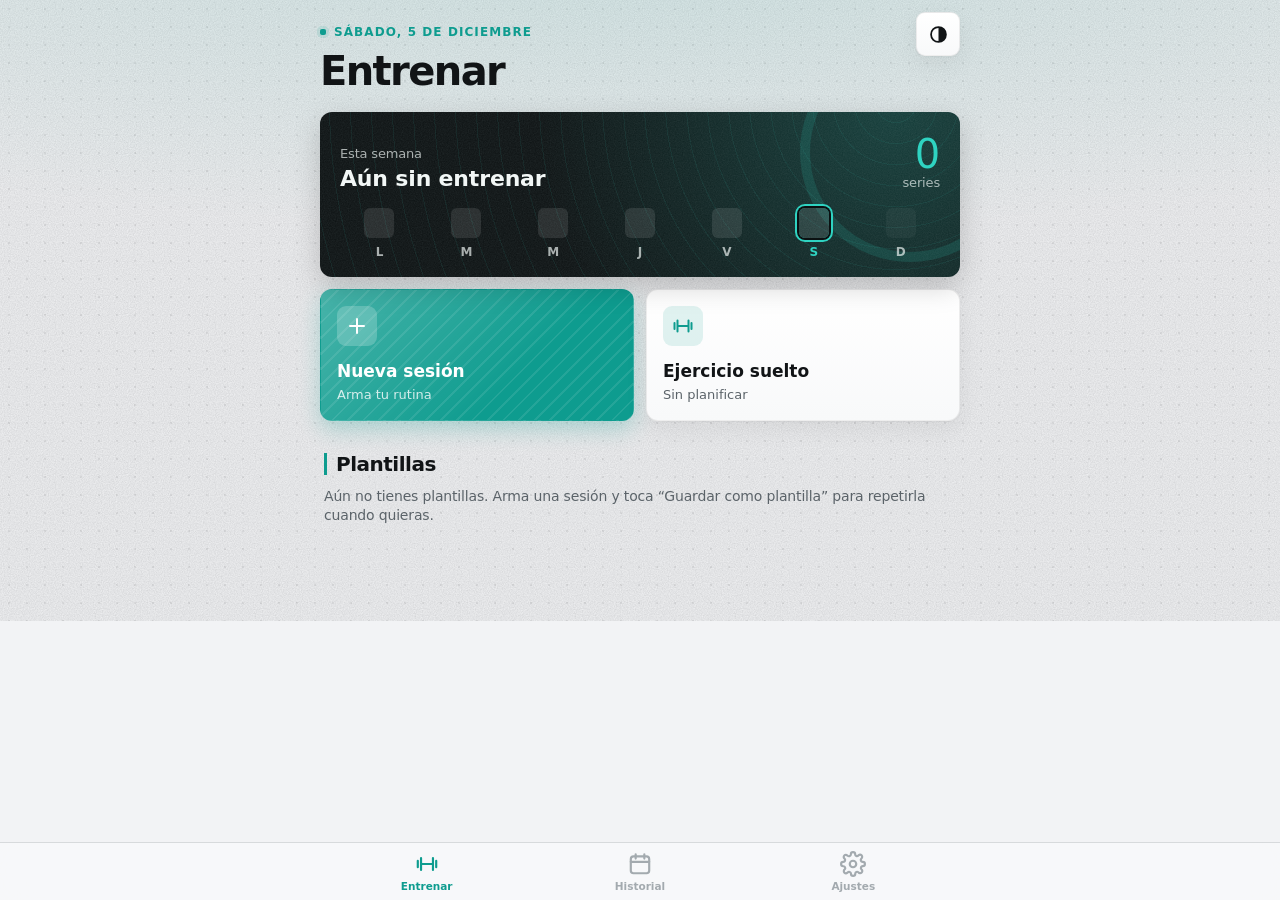
==== index.html @ ac3a40ff "Sin elementos fijos de pantalla completa visibles (como Piso Pélvico) iOS 26 deja una franja abajo s" ====
<!doctype html>
<html lang="es">
<head>
<meta charset="utf-8">
<meta name="viewport" content="width=device-width, initial-scale=1, maximum-scale=1, viewport-fit=cover">
<title>Series</title>
<meta name="description" content="Programa tus series, anota tus reps reales y controla los descansos.">
<meta name="theme-color" content="#F2F3F5" media="(prefers-color-scheme: light)">
<meta name="theme-color" content="#000000" media="(prefers-color-scheme: dark)">
<meta name="apple-mobile-web-app-capable" content="yes">
<meta name="mobile-web-app-capable" content="yes">
<meta name="apple-mobile-web-app-status-bar-style" content="black-translucent">
<meta name="apple-mobile-web-app-title" content="Series">
<meta name="format-detection" content="telephone=no">
<link rel="manifest" href="manifest.webmanifest">
<link rel="icon" href="icons/icon-192.png" type="image/png">
<link rel="apple-touch-icon" href="icons/apple-touch-icon.png">
<script>/* Aplica el tema elegido antes de pintar, para que no parpadee */try{var t=JSON.parse(localStorage.getItem('sr1')||'{}').theme;if(t==='light'||t==='dark')document.documentElement.setAttribute('data-theme',t)}catch(e){}</script>
<link rel="stylesheet" href="css/app.css?v=14">
</head>
<body>
<svg width="0" height="0" style="position:absolute" aria-hidden="true">
  <symbol id="i-dumb" viewBox="0 0 24 24"><path d="M6.5 6.5v11M17.5 6.5v11M3.5 9v6M20.5 9v6M6.5 12h11"/></symbol>
  <symbol id="i-cal" viewBox="0 0 24 24"><rect x="3.5" y="5" width="17" height="15.5" rx="2.5"/><path d="M3.5 10h17M8 3v4M16 3v4"/></symbol>
  <symbol id="i-chev" viewBox="0 0 24 24"><path d="M9 5l7 7-7 7"/></symbol>
  <symbol id="i-back" viewBox="0 0 24 24"><path d="M15 5l-7 7 7 7"/></symbol>
  <symbol id="i-x" viewBox="0 0 24 24"><path d="M6 6l12 12M18 6L6 18"/></symbol>
  <symbol id="i-trash" viewBox="0 0 24 24"><path d="M4 7h16M10 11v6M14 11v6M5.5 7l1 12.5a1.5 1.5 0 0 0 1.5 1.5h8a1.5 1.5 0 0 0 1.5-1.5l1-12.5M9 7V4.5h6V7"/></symbol>
  <symbol id="i-check" viewBox="0 0 24 24"><path d="M5 12.5l4.5 4.5L19 7.5"/></symbol>
  <symbol id="i-play" viewBox="0 0 24 24"><path d="M8 5.5v13l10.5-6.5z" fill="currentColor" stroke="none"/></symbol>
  <symbol id="i-stop" viewBox="0 0 24 24"><rect x="6.5" y="6.5" width="11" height="11" rx="2" fill="currentColor" stroke="none"/></symbol>
  <symbol id="i-skip" viewBox="0 0 24 24"><path d="M6 5.5v13l9-6.5zM18 5.5v13"/></symbol>
  <symbol id="i-plus" viewBox="0 0 24 24"><path d="M12 5v14M5 12h14"/></symbol>
  <symbol id="i-minus" viewBox="0 0 24 24"><path d="M5 12h14"/></symbol>
  <symbol id="i-share" viewBox="0 0 24 24"><path d="M12 3.5v11M8 7.5l4-4 4 4M7 10.5H5.5v10h13v-10H17"/></symbol>
  <symbol id="i-addsq" viewBox="0 0 24 24"><rect x="4" y="4" width="16" height="16" rx="3.5"/><path d="M12 8.5v7M8.5 12h7"/></symbol>
  <symbol id="i-phone" viewBox="0 0 24 24"><rect x="6.5" y="2.5" width="11" height="19" rx="2.5"/><path d="M10.5 18.5h3"/></symbol>
  <symbol id="i-save" viewBox="0 0 24 24"><path d="M6.5 3.5h11a1 1 0 0 1 1 1v16l-6.5-4.5-6.5 4.5v-16a1 1 0 0 1 1-1z"/></symbol>
  <symbol id="i-edit" viewBox="0 0 24 24"><path d="M4 20h4L18.5 9.5a2.1 2.1 0 0 0-3-3L5 17v3zM13.5 8.5l3 3"/></symbol>
  <symbol id="i-gear" viewBox="0 0 24 24"><circle cx="12" cy="12" r="3"/><path d="M19.4 15a1.7 1.7 0 0 0 .3 1.8l.1.1a2 2 0 1 1-2.8 2.8l-.1-.1a1.7 1.7 0 0 0-1.8-.3 1.7 1.7 0 0 0-1 1.5V21a2 2 0 1 1-4 0v-.1a1.7 1.7 0 0 0-1.1-1.5 1.7 1.7 0 0 0-1.8.3l-.1.1a2 2 0 1 1-2.8-2.8l.1-.1a1.7 1.7 0 0 0 .3-1.8 1.7 1.7 0 0 0-1.5-1H3a2 2 0 1 1 0-4h.1a1.7 1.7 0 0 0 1.5-1.1 1.7 1.7 0 0 0-.3-1.8l-.1-.1a2 2 0 1 1 2.8-2.8l.1.1a1.7 1.7 0 0 0 1.8.3H9a1.7 1.7 0 0 0 1-1.5V3a2 2 0 1 1 4 0v.1a1.7 1.7 0 0 0 1 1.5 1.7 1.7 0 0 0 1.8-.3l.1-.1a2 2 0 1 1 2.8 2.8l-.1.1a1.7 1.7 0 0 0-.3 1.8V9a1.7 1.7 0 0 0 1.5 1H21a2 2 0 1 1 0 4h-.1a1.7 1.7 0 0 0-1.5 1z"/></symbol>
  <symbol id="i-down" viewBox="0 0 24 24"><path d="M12 4v11M7 10.5l5 5 5-5M5 20h14"/></symbol>
  <symbol id="i-up" viewBox="0 0 24 24"><path d="M12 15.5v-11M7 9l5-5 5 5M5 20h14"/></symbol>
  <symbol id="i-sun" viewBox="0 0 24 24"><circle cx="12" cy="12" r="4"/><path d="M12 2.5v2M12 19.5v2M2.5 12h2M19.5 12h2M5.3 5.3l1.4 1.4M17.3 17.3l1.4 1.4M5.3 18.7l1.4-1.4M17.3 6.7l1.4-1.4"/></symbol>
  <symbol id="i-moon" viewBox="0 0 24 24"><path d="M20 14.5A8 8 0 1 1 9.5 4a6.5 6.5 0 0 0 10.5 10.5z"/></symbol>
  <symbol id="i-auto" viewBox="0 0 24 24"><circle cx="12" cy="12" r="8.5"/><path d="M12 3.5v17a8.5 8.5 0 0 0 0-17z" fill="currentColor" stroke="none"/></symbol>
  <symbol id="i-link" viewBox="0 0 24 24"><path d="M10 14a4.5 4.5 0 0 0 6.4 0l3-3a4.5 4.5 0 0 0-6.4-6.4l-1 1M14 10a4.5 4.5 0 0 0-6.4 0l-3 3a4.5 4.5 0 0 0 6.4 6.4l1-1"/></symbol>
</svg>

<div class="app">
  <section class="screen" id="home"></section>
  <section class="screen" id="hist" hidden></section>
  <section class="screen" id="cfg" hidden></section>
  <section class="screen" id="edit" hidden></section>
  <input type="file" id="impFile" accept="application/json,.json" hidden>
</div>

<div class="tabbar" id="tabbar"><nav>
  <button data-a="tab" data-v="home" aria-selected="true"><svg class="i"><use href="#i-dumb"/></svg>Entrenar</button>
  <button data-a="tab" data-v="hist" aria-selected="false"><svg class="i"><use href="#i-cal"/></svg>Historial</button>
  <button data-a="tab" data-v="cfg" aria-selected="false"><svg class="i"><use href="#i-gear"/></svg>Ajustes</button>
</nav></div>

<div class="player" id="player" hidden>
  <div class="ptop"><button class="x back" id="pBack" data-a="stepBack" aria-label="Retroceder"><svg class="i"><use href="#i-back"/></svg>Atrás</button><div class="ttl" id="pTtl"></div><button class="x" data-a="quit" aria-label="Salir"><svg class="i"><use href="#i-x"/></svg></button></div>
  <div id="pRun" style="display:flex;flex-direction:column">
    <div class="pname" id="pName"></div>
    <div class="psub" id="pSub"></div>
    <div class="stage">
      <div class="bring">
        <div class="orb" id="orb"></div>
        <svg viewBox="0 0 120 120" aria-hidden="true"><circle cx="60" cy="60" r="54" fill="none" stroke="rgba(255,255,255,.08)" stroke-width="7"/><circle id="arc" cx="60" cy="60" r="54" fill="none" stroke="#2FD3C1" stroke-width="7" stroke-linecap="round" stroke-dasharray="339.29" stroke-dashoffset="0"/><circle id="knob" cx="114" cy="60" r="5.2" fill="#FFFFFF"/></svg>
        <div class="in"><div class="ph" id="ph"></div><div class="sec" id="sec"></div><div class="info" id="info"></div></div>
      </div>
    </div>
    <div class="plast" id="pLast"></div>
    <div class="pctl" id="pctl"></div>
  </div>
  <div class="pend" id="pEnd" hidden></div>
</div>

<div class="sheet-bg" id="sheetBg" hidden><div class="sheet" id="sheet"></div></div>
<div class="toast" id="toast" role="status"></div>
<div class="snack" id="snack" role="status"><span></span><button data-a="snack"></button></div>
<div class="sr" id="sr" aria-live="polite"></div>

<script src="js/app.js?v=14"></script>
</body>
</html>
---- css/app.css ----
/* =====================================================================
   Series · estilos
   Sistema: letra recta (--font) para texto, redondeada (--num) para números.
   Esquinas: --r-s 6px (etiquetas) · --r-m 9px (botones, campos) · --r-l 12px (tarjetas).
   Espaciado en múltiplos de 4. Lo oscuro (reproductor, encabezados) repite el anillo del temporizador.
   ===================================================================== */

/* ---------- Tokens ---------- */
:root{
  color-scheme:light;
  --bg:#F2F3F5; --surface:#FFFFFF; --surface2:#F7F8F9; --card-b:#F8F9FA; --ink:#111416; --muted:#5B6369; --faint:#A3AAAF;
  --sep:rgba(60,67,72,.16); --edge:rgba(17,20,22,.07); --hi:rgba(255,255,255,0);
  --accent:#0E9C8F; --accent-ink:#FFFFFF; --accent-soft:rgba(14,156,143,.12);
  --warm:#E07A1F; --warm-soft:rgba(224,122,31,.13); --red:#E5484D; --red-soft:rgba(229,72,77,.12);
  --yellow:#C99400; --yellow-soft:rgba(201,148,0,.15);
  --bar:rgba(248,249,250,.82); --shadow:0 1px 2px rgba(0,0,0,.04),0 8px 24px rgba(0,0,0,.06);
  --dot:rgba(17,20,22,.075); --glow:rgba(14,156,143,.13);
  --player:#0B1112; --player-ink:#F2F7F6; --player-muted:rgba(242,247,246,.68); --player-btn:rgba(255,255,255,.1);
  --teal:#2FD3C1; --orange:#FF9F45; --gold:#F5C33B;
  --r-s:6px; --r-m:9px; --r-l:12px;
  --font:-apple-system, BlinkMacSystemFont, "SF Pro Text", "Segoe UI", Roboto, system-ui, sans-serif;
  --num:"SF Pro Rounded", ui-rounded, -apple-system, BlinkMacSystemFont, "Segoe UI", system-ui, sans-serif;
  --grain:url("data:image/svg+xml,%3Csvg xmlns='http://www.w3.org/2000/svg' width='160' height='160'%3E%3Cfilter id='n'%3E%3CfeTurbulence type='fractalNoise' baseFrequency='.85' numOctaves='2' stitchTiles='stitch'/%3E%3CfeColorMatrix values='0 0 0 0 0 0 0 0 0 0 0 0 0 0 0 0 0 0 .13 0'/%3E%3C/filter%3E%3Crect width='100%25' height='100%25' filter='url(%23n)'/%3E%3C/svg%3E");
  --grain-w:url("data:image/svg+xml,%3Csvg xmlns='http://www.w3.org/2000/svg' width='160' height='160'%3E%3Cfilter id='n'%3E%3CfeTurbulence type='fractalNoise' baseFrequency='.85' numOctaves='2' stitchTiles='stitch'/%3E%3CfeColorMatrix values='0 0 0 0 1 0 0 0 0 1 0 0 0 0 1 0 0 0 .09 0'/%3E%3C/filter%3E%3Crect width='100%25' height='100%25' filter='url(%23n)'/%3E%3C/svg%3E");
  /* Fondos oscuros con anillos (resumen, encabezado del editor, reproductor) */
  --rings-corner:var(--grain-w),repeating-radial-gradient(circle at 90% -6%,transparent 0 20px,rgba(47,211,193,.07) 20px 21px),radial-gradient(circle at 90% -6%,rgba(47,211,193,.23),transparent 60%);
}
/* Modo oscuro: automático (si el iPhone está en oscuro) o forzado desde Ajustes */
@media (prefers-color-scheme: dark){
  :root:not([data-theme="light"]){
    color-scheme:dark;
    --bg:#000000; --surface:#1B1D1F; --surface2:#242729; --card-b:#161819; --ink:#F2F4F5; --muted:#9BA3A8; --faint:#62696E;
    --sep:rgba(160,170,176,.2); --edge:rgba(255,255,255,.07); --hi:rgba(255,255,255,.05);
    --accent:#2FD3C1; --accent-ink:#04201D; --accent-soft:rgba(47,211,193,.15);
    --warm:#FF9F45; --warm-soft:rgba(255,159,69,.15); --red:#FF6369; --red-soft:rgba(255,99,105,.16);
    --yellow:#F5C33B; --yellow-soft:rgba(245,195,59,.16);
    --bar:rgba(22,24,26,.8); --shadow:none; --dot:rgba(255,255,255,.065); --glow:rgba(47,211,193,.11); --grain:var(--grain-w);
  }
}
:root[data-theme="dark"]{
  color-scheme:dark;
  --bg:#000000; --surface:#1B1D1F; --surface2:#242729; --card-b:#161819; --ink:#F2F4F5; --muted:#9BA3A8; --faint:#62696E;
  --sep:rgba(160,170,176,.2); --edge:rgba(255,255,255,.07); --hi:rgba(255,255,255,.05);
  --accent:#2FD3C1; --accent-ink:#04201D; --accent-soft:rgba(47,211,193,.15);
  --warm:#FF9F45; --warm-soft:rgba(255,159,69,.15); --red:#FF6369; --red-soft:rgba(255,99,105,.16);
  --yellow:#F5C33B; --yellow-soft:rgba(245,195,59,.16);
  --bar:rgba(22,24,26,.8); --shadow:none; --dot:rgba(255,255,255,.065); --glow:rgba(47,211,193,.11); --grain:var(--grain-w);
}

/* ---------- Base ---------- */
*{box-sizing:border-box;-webkit-tap-highlight-color:transparent}
/* Base igual a Piso Pélvico (que en el iPhone instalado se ve a pantalla completa, sin franjas) */
html,body{min-height:100%;max-width:100%;overflow-x:hidden}
html{background:var(--bg);-webkit-text-size-adjust:100%;touch-action:manipulation;font-size:17px}
body{margin:0;color:var(--ink);font:17px/1.4 var(--font);letter-spacing:-.01em;padding:0 16px calc(96px + env(safe-area-inset-bottom,0px));-webkit-font-smoothing:antialiased;-webkit-user-select:none;user-select:none;overscroll-behavior-y:none;
  /* Fondo: brillo turquesa arriba + grilla de puntos + grano */
  background-color:var(--bg);background-image:radial-gradient(140% 420px at 50% -60px,var(--glow),transparent 70%),radial-gradient(var(--dot) 1px,transparent 1.3px),var(--grain);
  background-size:100% 100%,18px 18px,160px 160px;background-repeat:no-repeat,repeat,repeat}
body.lock{overflow:hidden}
[hidden]{display:none!important}
button{font:inherit;color:inherit;background:none;border:0;padding:0;cursor:pointer;-webkit-appearance:none;appearance:none;touch-action:manipulation;-webkit-touch-callout:none}
button:focus-visible{outline:3px solid var(--accent);outline-offset:2px;border-radius:var(--r-m)}
input,textarea{font:inherit;color:inherit;-webkit-user-select:text;user-select:text}
svg.i{width:24px;height:24px;fill:none;stroke:currentColor;stroke-width:2;stroke-linecap:round;stroke-linejoin:round;flex:0 0 auto}
.sr{position:absolute;width:1px;height:1px;margin:-1px;overflow:hidden;clip:rect(0 0 0 0);white-space:nowrap;border:0}
.app{max-width:640px;margin:0 auto}
.stack>*+*{margin-top:12px}
.empty{text-align:center;color:var(--muted);padding:40px 20px;font-size:.882rem}

/* Animaciones de pantalla */
.screen{animation:fade .25s ease}
.screen.in-r{animation:inr .28s cubic-bezier(.2,.8,.2,1)}
.screen.in-l{animation:inl .28s cubic-bezier(.2,.8,.2,1)}
@keyframes fade{from{opacity:0;transform:translateY(6px)}to{opacity:1;transform:none}}
@keyframes inr{from{opacity:0;transform:translateX(36px)}}
@keyframes inl{from{opacity:0;transform:translateX(-36px)}}
@keyframes fi{from{opacity:0}}
@keyframes up{from{transform:translateY(40px);opacity:.4}}
@keyframes pop{from{transform:scale(.3);opacity:0}}
@keyframes pulse{50%{box-shadow:0 0 0 9px rgba(47,211,193,0)}}
@keyframes bob{50%{transform:translateY(6px)}}
@keyframes phin{from{opacity:0;transform:translateY(8px) scale(.985)}}

/* ---------- Encabezados ---------- */
.large{position:relative;padding:calc(18px + env(safe-area-inset-top,0px)) 0 4px;margin-bottom:16px}
.large .date{display:inline-flex;align-items:center;gap:8px;font:700 12px/1 var(--font);color:var(--accent);text-transform:uppercase;letter-spacing:.09em}
.large .date::before{content:"";width:6px;height:6px;border-radius:2px;background:var(--accent);box-shadow:0 0 0 3px var(--accent-soft)}
.large h1{font:800 40px/1.05 var(--font);letter-spacing:-.04em;margin:8px 0 0}
.hdr{font:700 20px/1.1 var(--font);letter-spacing:-.025em;color:var(--ink);margin:32px 4px 12px;padding-left:9px;border-left:3px solid var(--accent)}
.hdr::first-letter{text-transform:uppercase}
.foot{font-size:.824rem;color:var(--muted);margin:8px 4px 0;line-height:1.35}
.thm{position:absolute;right:0;top:calc(12px + env(safe-area-inset-top,0px));width:44px;height:44px;border-radius:var(--r-m);display:grid;place-items:center;color:var(--ink);background:var(--surface) linear-gradient(180deg,var(--surface),var(--card-b));border:.5px solid var(--edge);box-shadow:var(--shadow)}
.thm svg.i{width:21px;height:21px}
.thm:active{transform:scale(.92)}

/* ---------- Superficies ---------- */
.card,.group,.tplc,.tile{background-color:var(--surface);background-image:linear-gradient(180deg,var(--surface),var(--card-b));border:.5px solid var(--edge);border-radius:var(--r-l);box-shadow:inset 0 1px 0 var(--hi),var(--shadow)}
.card{padding:16px}
.group{overflow:hidden}
.rowi{display:flex;align-items:center;gap:12px;padding:12px 16px;min-height:56px;position:relative;width:100%;text-align:left}
.rowi+.rowi::before{content:"";position:absolute;top:0;right:0;left:16px;border-top:.5px solid var(--sep)}
.rowi:active{background:var(--surface2)}
.rowi .t{flex:1;min-width:0}
.rowi .t b{display:block;font-weight:500;font-size:1rem;overflow:hidden;text-overflow:ellipsis;white-space:nowrap}
.rowi .t span{display:block;font-size:.824rem;color:var(--muted);margin-top:1px}
.rowi .chev{color:var(--faint);width:18px;height:18px}
.rico{width:32px;height:32px;border-radius:var(--r-m);background:var(--accent-soft);color:var(--accent);display:grid;place-items:center;flex:0 0 auto}
.rico svg.i{width:18px;height:18px}
.rico.red{background:var(--red-soft);color:var(--red)}

/* ---------- Botones ---------- */
.btn{display:flex;align-items:center;justify-content:center;gap:8px;width:100%;min-height:52px;border-radius:var(--r-m);background:var(--accent);color:var(--accent-ink);font-weight:600;font-size:17px;transition:transform .15s,opacity .15s}
.btn:not(.sec):not(.plain):not(.dash):not(.danger){background-image:linear-gradient(180deg,rgba(255,255,255,.18),rgba(255,255,255,0) 60%)}
.btn:active{transform:scale(.97);opacity:.8}
.btn.sec{background:var(--accent-soft);color:var(--accent)}
.btn.warm{background-color:var(--warm);color:#fff}
.btn.danger{background:var(--red-soft);color:var(--red)}
.btn.plain{background:none;color:var(--accent)}
.btn.dash{background:transparent;color:var(--accent);border:1.5px dashed var(--accent);opacity:.85;min-height:56px;border-radius:var(--r-l);margin-top:4px}
.icon-btn{width:44px;height:44px;border-radius:var(--r-m);display:grid;place-items:center;color:var(--muted);flex:0 0 auto}
.icon-btn:active{background:var(--surface2)}
.pill{display:inline-flex;align-items:center;gap:4px;font-size:12px;font-weight:600;padding:3px 8px;border-radius:var(--r-s);white-space:nowrap}
.pill.l{color:var(--accent);background:var(--accent-soft)} .pill.j{color:var(--yellow);background:var(--yellow-soft)} .pill.d{color:var(--red);background:var(--red-soft)}
.add-feel{font-size:13px;font-weight:600;color:var(--accent);white-space:nowrap}
.seg{display:grid;grid-template-columns:1fr 1fr;background:var(--surface2);border-radius:var(--r-m);padding:3px;margin-bottom:8px}
.seg button{padding:8px 0;border-radius:var(--r-s);font-size:15px;font-weight:600;color:var(--muted)}
.seg button[aria-pressed="true"]{background:var(--surface);color:var(--accent);box-shadow:0 1px 3px rgba(0,0,0,.12)}
.seg3{grid-template-columns:repeat(3,1fr);background:var(--surface);border:.5px solid var(--edge)}
.seg3 button{display:flex;align-items:center;justify-content:center;gap:6px;padding:10px 0}
.seg3 button svg.i{width:17px;height:17px}
.seg3 button[aria-pressed="true"]{background:var(--accent-soft);box-shadow:none}

/* ---------- Entrenar ---------- */
.hero,.resume{background-color:var(--player);background-image:var(--rings-corner);color:var(--player-ink);border-radius:var(--r-l);box-shadow:0 10px 28px rgba(0,0,0,.18)}
.hero{padding:20px 20px 16px;margin-bottom:12px;position:relative;overflow:hidden}
.hero::after{content:"";position:absolute;right:-60px;top:-70px;width:200px;height:200px;border-radius:50%;border:10px solid rgba(47,211,193,.14)}
.hero small{display:block;font-size:13px;color:var(--player-muted);font-weight:500}
.hero-top{display:flex;justify-content:space-between;align-items:flex-end;position:relative;z-index:1}
.hero-top b{display:block;font:700 22px/1.2 var(--font);margin-top:2px}
.hero-stat{text-align:right}
.hero-stat b{font:300 40px/1 var(--num)!important;color:var(--teal);font-variant-numeric:tabular-nums}
.hero-days{display:grid;grid-template-columns:repeat(7,1fr);gap:8px;margin-top:16px;position:relative;z-index:1}
.hero-days div{display:flex;flex-direction:column;align-items:center;gap:6px}
.hero-days i{width:30px;height:30px;border-radius:var(--r-s);background:var(--player-btn);display:grid;place-items:center;color:#04201D}
.hero-days i svg.i{width:16px;height:16px;stroke-width:3}
.hero-days .on i{background:var(--teal)}
.hero-days .td i{box-shadow:0 0 0 2px var(--player),0 0 0 4px var(--teal)}
.hero-days .fut i{opacity:.4}
.hero-days small{font-size:12px;font-weight:600}
.hero-days .td small{color:var(--teal)}
.resume{display:flex;align-items:center;gap:16px;padding:16px;margin-bottom:12px;width:100%;text-align:left}
.resume .dot{width:10px;height:10px;border-radius:50%;background:var(--teal);box-shadow:0 0 0 5px rgba(47,211,193,.2);animation:pulse 1.6s ease-in-out infinite}
.resume b{display:block} .resume span{font-size:14px;color:var(--player-muted)}
.tiles{display:grid;grid-template-columns:1fr 1fr;gap:12px}
.tile{padding:16px;text-align:left;display:flex;flex-direction:column;gap:2px;min-height:120px;transition:transform .15s}
.tile:active{transform:scale(.97)}
.tile .ti{width:40px;height:40px;border-radius:var(--r-m);background:var(--accent-soft);color:var(--accent);display:grid;place-items:center;margin-bottom:auto}
.tile b{font-size:17px;font-weight:600;margin-top:12px}
.tile small{font-size:13px;color:var(--muted)}
.tile.pri{background-color:var(--accent);color:var(--accent-ink);border-color:transparent;background-image:repeating-linear-gradient(135deg,rgba(255,255,255,.09) 0 2px,transparent 2px 11px),linear-gradient(135deg,rgba(255,255,255,.24),transparent 65%);box-shadow:0 8px 22px rgba(14,156,143,.28)}
.tile.pri .ti{background:rgba(255,255,255,.2);color:inherit}
.tile.pri small{color:inherit;opacity:.8}
.tplc{display:flex;align-items:center;gap:12px;padding:8px 8px 8px 0}
.tplc+.tplc{margin-top:12px}
.tplm{flex:1;min-width:0;text-align:left;padding:8px 0 8px 16px}
.tplm b{display:block;font-size:1rem;font-weight:600}
.tplm span{display:block;font-size:.824rem;color:var(--ink);opacity:.8;margin-top:2px;overflow:hidden;text-overflow:ellipsis;white-space:nowrap}
.tplm small{display:block;font-size:.765rem;color:var(--muted);margin-top:2px}
.tplgo{width:48px;height:48px;border-radius:var(--r-m);background:var(--accent) linear-gradient(180deg,rgba(255,255,255,.18),rgba(255,255,255,0) 60%);color:var(--accent-ink);display:grid;place-items:center;flex:0 0 auto}
.tplgo svg.i{width:22px;height:22px}
.tplgo:active{transform:scale(.92)}
.hrow .fe{width:40px;height:40px;border-radius:var(--r-m);background:var(--surface2);display:grid;place-items:center;font-size:21px;flex:0 0 auto;color:var(--muted)}
.hrow .fe svg.i{width:20px;height:20px}
.hrow .fe.l{background:var(--accent-soft)} .hrow .fe.j{background:var(--yellow-soft)} .hrow .fe.d{background:var(--red-soft)}
.hrow .t span{overflow:hidden;text-overflow:ellipsis;white-space:nowrap}
.hrow .t em{display:block;font-style:normal;font-size:.765rem;font-weight:600;color:var(--accent);margin-top:2px}
.group .hrow+.hrow::before{left:68px}

/* ---------- Editor ---------- */
.edhead{margin:0 -16px;padding:calc(8px + env(safe-area-inset-top,0px)) 20px 20px;border-radius:0 0 16px 16px;background-color:var(--player);background-image:var(--rings-corner);color:var(--player-ink);box-shadow:0 10px 30px rgba(0,0,0,.18)}
.edtop{display:flex;align-items:center;justify-content:space-between;min-height:44px}
.edtop span{font-size:15px;font-weight:600;color:var(--player-muted)}
.edbtn{display:flex;align-items:center;gap:2px;min-height:44px;padding:0 10px 0 4px;border-radius:var(--r-m);color:var(--teal);font-size:16px;font-weight:600}
.edbtn svg.i{width:20px;height:20px}
.edbtn.ico{padding:0;width:44px;justify-content:center;background:rgba(255,255,255,.08);color:#FF8A8F}
.edsp{width:72px}
.edname{display:block;margin-top:16px}
.edname small{display:block;font-size:12px;font-weight:700;letter-spacing:.08em;text-transform:uppercase;color:var(--player-muted)}
.edin{display:flex;align-items:center;gap:12px;border-bottom:2px solid rgba(255,255,255,.16);transition:border-color .2s}
.edin:focus-within{border-color:var(--teal)}
.edin svg.i{color:var(--teal);width:20px;height:20px}
.title-in{width:100%;border:0;background:none;outline:none}
.edin .title-in{flex:1;min-width:0;color:var(--player-ink);font:800 28px/1.15 var(--font);letter-spacing:-.03em;padding:8px 0 12px}
.edin .title-in::placeholder{color:rgba(242,247,246,.32);opacity:1}
.edstats{display:grid;grid-template-columns:repeat(3,1fr);margin-top:16px}
.edstats div{padding:2px 0 0 12px;border-left:1px solid rgba(255,255,255,.12)}
.edstats div:first-child{padding-left:0;border-left:0}
.edstats b{display:block;font:300 28px/1.1 var(--num);color:var(--teal);font-variant-numeric:tabular-nums}
.edstats small{font-size:12px;color:var(--player-muted);font-weight:500}
/* Tarjeta de ejercicio */
.ex{padding:16px 16px 12px;margin-bottom:12px}
.exh{position:relative;display:flex;align-items:center;gap:12px;margin-bottom:8px}
.exn{width:30px;height:30px;border-radius:var(--r-s);background:var(--accent-soft);color:var(--accent);font-weight:700;font-size:15px;display:grid;place-items:center;flex:0 0 auto}
.exh input{flex:1;min-width:0;border:0;border-bottom:1.5px solid var(--sep);border-radius:0;background:transparent;padding:8px 2px;font-size:18px;font-weight:650;outline:none;transition:border-color .2s}
.exh input:focus{border-color:var(--accent)}
.exh input::placeholder{color:var(--faint);font-weight:500}
.ex .seg{display:inline-grid;grid-template-columns:auto auto;margin:4px 0 0;padding:2px}
.ex .seg button{padding:6px 16px;font-size:14px}
.ex.tt .exn{background:var(--warm-soft);color:var(--warm)}
.ex.tt .seg button[aria-pressed="true"]{color:var(--warm)}
/* Columnas Series / Reps / Descanso */
.mets{display:grid;grid-template-columns:repeat(3,1fr);margin-top:12px;border-top:.5px solid var(--sep);padding-top:8px}
.met{display:flex;flex-direction:column;align-items:center;min-width:0;padding:8px 4px 4px}
.met+.met{border-left:.5px solid var(--sep)}
.met small{font-size:12px;font-weight:700;color:var(--muted);text-transform:uppercase;letter-spacing:.06em}
.met b{font:700 30px/1.15 var(--num);font-variant-numeric:tabular-nums;letter-spacing:-.02em;margin:2px 0 8px}
.met div{display:flex;gap:8px}
.met button{width:44px;height:44px;border-radius:var(--r-m);background:var(--surface);color:var(--accent);font-size:22px;line-height:1;display:grid;place-items:center;box-shadow:0 1px 2px rgba(0,0,0,.08),0 0 0 .5px var(--sep)}
.met button:active{transform:scale(.9);background:var(--accent-soft)}
.met.m-reps b{color:var(--accent)}
.met.m-dur b{color:var(--warm)}
.ex.tt .met button{color:var(--warm)}
.ex.tt .met button:active{background:var(--warm-soft)}
.met.off{opacity:.55}
.met.off b{margin-bottom:4px}
.met.off span{font-size:11px;color:var(--muted);text-align:center;line-height:1.2;padding:0 4px}
.mets.m2{grid-template-columns:1fr 1fr;margin-top:0;border-top:0;padding-top:0}
.mets.m2 .met:nth-child(3){border-left:0}
.mets.m2 .met:nth-child(n+3){border-top:.5px solid var(--sep);padding-top:12px}
/* Superseries */
.ex.ing{box-shadow:inset 4px 0 0 var(--accent),var(--shadow)}
.ex.lkb{margin-bottom:0;border-bottom-left-radius:0}
.ex.lkb+.lnk+.ex{border-top-left-radius:0}
.lnk{display:flex;justify-content:center;margin:-4px 0 12px;position:relative}
.ex.lkb+.lnk{margin:0;padding:8px 0}
.ex.lkb+.lnk::before{content:"";position:absolute;left:0;top:-18px;bottom:-18px;width:4px;background:var(--accent)}
.lnk button{display:inline-flex;align-items:center;gap:6px;min-height:36px;font-size:13px;font-weight:600;color:var(--muted);padding:6px 12px;border-radius:var(--r-s);background:var(--surface);box-shadow:0 0 0 .5px var(--sep)}
.lnk button svg.i{width:16px;height:16px}
.lnk.on button{background:var(--accent);color:var(--accent-ink);box-shadow:none}
/* Sugerencias de nombres */
.sug{position:absolute;top:calc(100% + 6px);left:0;right:0;z-index:30;background:var(--surface);border-radius:var(--r-m);box-shadow:0 2px 6px rgba(0,0,0,.08),0 14px 36px rgba(0,0,0,.18);border:.5px solid var(--sep);overflow:hidden;animation:fi .15s ease}
.sug button{display:flex;align-items:center;gap:8px;width:100%;text-align:left;padding:12px 14px;min-height:46px;font-size:16px}
.sug button+button{border-top:.5px solid var(--sep)}
.sug button:active{background:var(--surface2)}
.sug button span{flex:1;min-width:0;overflow:hidden;text-overflow:ellipsis;white-space:nowrap}
.sug button span mark{background:none;color:var(--accent);font-weight:700}
.sug small{font-size:12px;font-weight:600;color:var(--muted);background:var(--surface2);padding:2px 8px;border-radius:var(--r-s);white-space:nowrap}
.sug small.mine{color:var(--accent);background:var(--accent-soft)}
.sug small.tm{color:var(--warm);background:var(--warm-soft)}
.sug p{margin:0;padding:8px 14px;font-size:12px;color:var(--muted);background:var(--surface2)}
/* Barra inferior: Guardar + Empezar */
.edbar{position:fixed;left:0;right:0;bottom:0;z-index:15;padding:24px 16px calc(12px + env(safe-area-inset-bottom,0px));background:linear-gradient(to bottom,transparent,var(--bg) 38%)}
.edbar-in{display:flex;gap:12px;max-width:608px;margin:0 auto}
.edbar-in .btn.sec{width:auto;flex:0 0 auto;padding:0 18px;background:var(--surface);border:.5px solid var(--edge);box-shadow:var(--shadow)}
.edbar-in .btn:not(.sec){flex:1;box-shadow:0 6px 20px rgba(14,156,143,.3)}
.edbar-in .btn svg.i{width:20px;height:20px}

/* ---------- Hojas inferiores ---------- */
.sheet-bg{position:fixed;top:0;left:0;right:0;height:100vh;height:100dvh;z-index:70;background:rgba(0,0,0,.4);display:flex;align-items:flex-end;justify-content:center;animation:fi .2s ease}
.sheet{width:100%;max-width:640px;max-height:88vh;overflow-y:auto;overscroll-behavior:contain;-webkit-overflow-scrolling:touch;border-radius:16px 16px 0 0;padding:8px 16px calc(20px + env(safe-area-inset-bottom,0px));animation:up .28s cubic-bezier(.2,.8,.2,1);
  background-color:var(--bg);background-image:radial-gradient(var(--dot) 1px,transparent 1.3px),var(--grain);background-size:18px 18px,160px 160px}
.sheet .grab{width:36px;height:5px;border-radius:3px;background:var(--sep);margin:0 auto 12px}
.sheet h2{margin:4px 0;font:800 24px/1.2 var(--font);letter-spacing:-.025em}
.sheet p{margin:0 0 16px;color:var(--muted);font-size:.882rem}
.qhead{display:flex;align-items:center;gap:12px;margin:2px 0 16px}
.qhead h2{margin:0} .qhead p{margin:2px 0 0;font-size:14px}
.qic{width:48px;height:48px;border-radius:var(--r-l);background:var(--accent-soft);color:var(--accent);display:grid;place-items:center;flex:0 0 auto}
.qic.tt{background:var(--warm-soft);color:var(--warm)}
.qx{margin-left:auto;width:40px;height:40px;border-radius:var(--r-m);background:var(--surface);color:var(--muted);display:grid;place-items:center;flex:0 0 auto;box-shadow:0 0 0 .5px var(--sep)}
.qx svg.i{width:18px;height:18px}
.qlab{display:block;font-size:12px;font-weight:700;color:var(--muted);text-transform:uppercase;letter-spacing:.06em;margin:0 2px 8px}
.qcard .exh input{font-size:19px;padding:10px 2px}
.chips{display:flex;gap:8px;overflow-x:auto;margin:0 -16px 16px;padding:0 16px 2px;scrollbar-width:none;-webkit-overflow-scrolling:touch}
.chips::-webkit-scrollbar{display:none}
.chip{flex:0 0 auto;min-height:40px;padding:8px 14px;border-radius:var(--r-s);background:var(--surface2);font-size:14px;font-weight:600;white-space:nowrap;box-shadow:inset 0 0 0 .5px var(--sep)}
.chip.tm{color:var(--warm)}
.chip.on{background:var(--accent);color:var(--accent-ink);box-shadow:none}
.chip.tm.on{background:var(--warm);color:#fff}
.chip:active{transform:scale(.95)}
/* Detalle de sesión */
.dnamef{display:flex;align-items:center;gap:8px;border-bottom:1.5px solid var(--sep);margin:2px 0 8px;transition:border-color .2s}
.dnamef:focus-within{border-color:var(--accent)}
.dnamef svg.i{color:var(--accent);width:18px;height:18px}
.dname{flex:1;min-width:0;border:0;background:none;outline:none;font:800 24px/1.2 var(--font);letter-spacing:-.025em;padding:6px 0;color:var(--ink)}
.dex{padding:12px 0}
.dex+.dex{border-top:.5px solid var(--sep)}
.dex b{display:block;font-weight:600}
.dex small{color:var(--muted);font-size:.765rem}
.dex .sets{display:flex;flex-wrap:wrap;gap:6px;margin-top:6px}
.dex .sets span{font:600 15px var(--num);background:var(--surface2);border-radius:var(--r-s);padding:4px 10px;font-variant-numeric:tabular-nums}
.dex .sets span i{font:500 12px var(--font);font-style:normal;color:var(--muted);margin-left:4px}
.dex .sets span.lo{color:var(--warm)} .dex .sets span.hi{color:var(--accent)}
.feel-chips{display:grid;grid-template-columns:repeat(3,1fr);gap:8px;margin-bottom:12px}
.feel-chips button{background:var(--surface);border-radius:var(--r-m);padding:12px 4px;font-size:15px;font-weight:600;display:flex;flex-direction:column;align-items:center;gap:4px;border:2px solid transparent}
.feel-chips button span{font-size:24px;line-height:1}
.feel-chips button[aria-pressed="true"]{border-color:var(--accent);color:var(--accent)}
textarea.feel{width:100%;min-height:96px;border:0;border-radius:var(--r-m);background:var(--surface);padding:12px;font-size:16px;resize:vertical;outline:none}
.name-in{width:100%;border:0;border-radius:var(--r-m);background:var(--surface);padding:12px 14px;font-size:17px;outline:none;margin-bottom:12px}
/* Listas con selección (apariencia) */
.chk{display:flex;align-items:center;gap:12px;padding:12px 16px;width:100%;text-align:left;min-height:52px;position:relative}
.chk+.chk::before{content:"";position:absolute;top:0;right:0;left:52px;border-top:.5px solid var(--sep)}
.chk i{width:24px;height:24px;border-radius:50%;border:2px solid var(--faint);flex:0 0 auto;display:grid;place-items:center;color:var(--accent-ink)}
.chk[aria-pressed="true"] i{background:var(--accent);border-color:var(--accent)}
.chk i svg.i{width:15px;height:15px;stroke-width:3;opacity:0}
.chk[aria-pressed="true"] i svg.i{opacity:1}
.chk .t{flex:1;min-width:0} .chk .t b{display:block;font-weight:500} .chk .t span{display:block;font-size:14px;color:var(--muted)}
.chk .thi{width:32px;height:32px;border-radius:var(--r-m);background:var(--surface2);display:grid;place-items:center;color:var(--accent);flex:0 0 auto}
.chk .thi svg.i{width:19px;height:19px}
/* Guía de instalación */
.isteps{list-style:none;margin:4px 0 16px;padding:0;background:var(--surface);border:.5px solid var(--edge);border-radius:var(--r-l)}
.isteps li{display:flex;gap:12px;align-items:flex-start;padding:12px 14px;font-size:.941rem;line-height:1.45}
.isteps li+li{border-top:.5px solid var(--sep)}
.isteps .n{width:26px;height:26px;border-radius:var(--r-s);background:var(--accent);color:var(--accent-ink);font-weight:700;font-size:14px;display:grid;place-items:center;flex:0 0 auto;margin-top:1px}
.ichip{display:inline-flex;align-items:center;gap:4px;padding:2px 8px 2px 6px;border-radius:var(--r-s);background:var(--accent-soft);color:var(--accent);font-weight:600;white-space:nowrap}
.ichip svg.i{width:17px;height:17px}
.inote{font-size:.824rem;line-height:1.4;padding:12px;border-radius:var(--r-m);background:var(--yellow-soft);color:var(--ink);margin-bottom:4px}
.iarrow{display:flex;flex-direction:column;align-items:center;gap:2px;margin-top:16px;font-size:13px;font-weight:600;color:var(--accent)}
.iarrow span{animation:bob 1.2s ease-in-out infinite}
.iarrow svg.i{transform:rotate(-90deg);width:26px;height:26px}

/* ---------- Historial ---------- */
.wkcard{touch-action:pan-y}
.week{display:flex;align-items:center;justify-content:space-between;margin-bottom:4px}
.week b{font-size:15px;font-weight:600}
.week b::first-letter{text-transform:uppercase}
.week button{width:44px;height:44px;border-radius:var(--r-m);display:grid;place-items:center;color:var(--accent)}
.week button:disabled{color:var(--faint)}
.days{display:grid;grid-template-columns:repeat(7,1fr);gap:4px}
.day{display:flex;flex-direction:column;align-items:center;gap:4px;padding:8px 0;border-radius:var(--r-m)}
.day small{font-size:11px;font-weight:600;color:var(--muted)}
.day span{font:600 17px var(--num);width:32px;height:32px;display:grid;place-items:center;border-radius:var(--r-s)}
.day i{width:6px;height:6px;border-radius:50%;background:transparent}
.day.on i{background:var(--accent)}
.day.today span{color:var(--accent)}
.day.sel{background:var(--accent-soft)}
.day.sel span{background:var(--accent);color:var(--accent-ink)}
.day.fut{opacity:.35}

/* ---------- Ajustes ---------- */
.stp{display:flex;align-items:center;justify-content:space-between;padding:8px 0;min-height:52px}
.stp+.stp{border-top:.5px solid var(--sep)}
.stp>span{font-size:16px}
.stp>div{display:flex;align-items:center;gap:6px}
.stp b{min-width:64px;text-align:center;font:600 20px var(--num);font-variant-numeric:tabular-nums}
.stp button{width:44px;height:44px;border-radius:var(--r-m);background:var(--accent-soft);color:var(--accent);font-size:24px;font-weight:500;line-height:1;display:grid;place-items:center}
.stp button:active{transform:scale(.92)}
.extras{display:grid;grid-template-columns:repeat(3,1fr);gap:8px;padding:12px}
.xb{display:flex;flex-direction:column;align-items:center;gap:8px;background:var(--yellow-soft);border-radius:var(--r-m);padding:12px 4px}
.xb b{font:700 22px var(--num);color:var(--yellow);font-variant-numeric:tabular-nums}
.xb div{display:flex;gap:8px}
.xb button{width:42px;height:42px;border-radius:var(--r-m);background:var(--surface);color:var(--yellow);font-size:20px;display:grid;place-items:center;box-shadow:0 1px 2px rgba(0,0,0,.08)}
.xb button:active{transform:scale(.92)}
.swr{min-height:60px}
.sw{width:50px;height:30px;border-radius:var(--r-m);background:var(--sep);position:relative;flex:0 0 auto;transition:background .2s}
.sw::after{content:"";position:absolute;top:3px;left:3px;width:24px;height:24px;border-radius:7px;background:#fff;box-shadow:0 1px 3px rgba(0,0,0,.25);transition:transform .2s}
.swr[aria-checked="true"] .sw{background:var(--accent)}
.swr[aria-checked="true"] .sw::after{transform:translateX(20px)}

/* ---------- Barra de pestañas ---------- */
.tabbar{position:fixed;left:0;right:0;bottom:0;z-index:20;background:var(--bar);-webkit-backdrop-filter:saturate(180%) blur(20px);backdrop-filter:saturate(180%) blur(20px);border-top:.5px solid var(--sep);padding-bottom:env(safe-area-inset-bottom,0px)}
.tabbar nav{max-width:640px;margin:0 auto;display:grid;grid-template-columns:1fr 1fr 1fr}
.tabbar button{display:flex;flex-direction:column;align-items:center;gap:2px;padding:8px 0 6px;color:var(--faint);font-size:10.5px;font-weight:600}
.tabbar button[aria-selected="true"]{color:var(--accent)}
.tabbar svg.i{width:26px;height:26px}

/* ---------- Avisos ---------- */
.toast,.snack{position:fixed;left:50%;bottom:calc(92px + env(safe-area-inset-bottom,0px));z-index:90;transform:translate(-50%,20px);opacity:0;background:rgba(30,32,34,.94);color:#fff;border-radius:var(--r-m);font-size:15px;font-weight:500;transition:all .3s;pointer-events:none;-webkit-backdrop-filter:blur(10px);backdrop-filter:blur(10px)}
.toast{padding:10px 16px;white-space:nowrap}
.toast.on,.snack.on{opacity:1;transform:translate(-50%,0)}
.snack{display:flex;align-items:center;gap:12px;padding:8px 8px 8px 16px;width:max-content;max-width:calc(100% - 32px)}
.snack.on{pointer-events:auto}
.snack button{min-height:36px;padding:0 12px;border-radius:var(--r-s);background:rgba(47,211,193,.18);color:var(--teal);font-weight:700}

/* ---------- Reproductor (siempre oscuro) ---------- */
.player{position:fixed;top:0;left:0;right:0;height:100vh;height:100dvh;z-index:50;display:flex;flex-direction:column;padding-top:env(safe-area-inset-top,0px);overflow-y:auto;overscroll-behavior:contain;-webkit-overflow-scrolling:touch;color:var(--player-ink);
  background-color:var(--player);background-image:var(--grain-w),radial-gradient(70% 45% at 50% 44%,rgba(47,211,193,.10),transparent 70%),repeating-radial-gradient(circle at 50% 44%,transparent 0 30px,rgba(255,255,255,.03) 30px 31px)}
#pRun{flex:1 0 auto}
#pRun.swap .stage,#pRun.swap .pctl,#pRun.swap .plast{animation:phin .28s cubic-bezier(.2,.8,.2,1)}
.ptop{display:flex;align-items:center;gap:12px;padding:8px 16px}
.ptop .x{width:40px;height:40px;border-radius:var(--r-m);background:var(--player-btn);display:grid;place-items:center}
.ptop .x.back{width:auto;padding:0 12px 0 8px;gap:2px;display:flex;align-items:center;font-size:15px;font-weight:600}
.ptop .x.back svg.i{width:20px;height:20px}
.ptop .ttl{flex:1;text-align:center;font-size:15px;font-weight:600;color:var(--player-muted);font-variant-numeric:tabular-nums}
.pname{text-align:center;font:800 30px/1.15 var(--font);letter-spacing:-.02em;padding:4px 24px 0}
.psub{text-align:center;font-size:15px;color:var(--player-muted);margin-top:4px;min-height:1.4em;font-variant-numeric:tabular-nums}
.stage{flex:1;display:flex;flex-direction:column;align-items:center;justify-content:center;padding:0 20px;min-height:240px}
.bring{position:relative;width:min(76vw,330px);height:min(76vw,330px);max-height:44vh;max-width:44vh}
.bring svg{width:100%;height:100%;transform:rotate(-90deg)}
#arc{transition:stroke .35s ease}
.bring .orb{position:absolute;inset:18%;border-radius:50%;background:radial-gradient(circle at 50% 40%,var(--c,#2FD3C1),transparent 70%);opacity:.22;transition:background .35s}
.bring .in{position:absolute;inset:0;display:flex;flex-direction:column;align-items:center;justify-content:center}
.bring .ph{font:700 22px var(--num);letter-spacing:-.01em}
.bring .sec{font:300 min(22vw,96px)/1.05 var(--num);font-variant-numeric:tabular-nums;letter-spacing:-.04em}
.bring .info{font-size:14px;color:var(--player-muted);font-variant-numeric:tabular-nums;text-align:center;max-width:70%}
/* La última vez */
.plast{text-align:center;padding:4px 20px 8px;min-height:20px}
.plast small{display:block;font-size:12px;font-weight:700;letter-spacing:.06em;text-transform:uppercase;color:var(--player-muted);margin-bottom:8px}
.plast div{display:flex;justify-content:center;flex-wrap:wrap;gap:6px}
.plast span{display:inline-flex;align-items:baseline;gap:4px;background:var(--player-btn);border-radius:var(--r-s);padding:4px 10px;font:600 16px var(--num);font-variant-numeric:tabular-nums}
.plast span i{font:500 12px var(--font);font-style:normal;color:var(--player-muted)}
.plast span.on{background:rgba(47,211,193,.18);color:var(--teal);box-shadow:inset 0 0 0 1px rgba(47,211,193,.55)}
.plast span.on i{color:var(--teal)}
/* Controles */
.pctl{padding:8px 20px calc(24px + env(safe-area-inset-bottom,0px));min-height:190px;display:flex;flex-direction:column;justify-content:flex-end}
.prow{display:flex;justify-content:center;align-items:flex-start;gap:32px}
.cb{display:flex;flex-direction:column;align-items:center;gap:8px;font-size:13px;color:var(--player-muted);font-weight:500}
.cb button{width:64px;height:64px;border-radius:14px;background:var(--player-btn);display:grid;place-items:center;color:var(--player-ink);font:600 18px var(--num);transition:transform .15s}
.cb button:active{transform:scale(.92)}
.cb.main button{width:86px;height:86px;border-radius:18px;background:var(--teal) linear-gradient(180deg,rgba(255,255,255,.18),rgba(255,255,255,0) 60%);color:#04201D}
.cb.main.o button{background-color:var(--orange);color:#2A1500}
.cb button svg.i{width:28px;height:28px}
.cb.main button svg.i{width:38px;height:38px;stroke-width:2.4}
.pbig{width:100%;max-width:420px;margin:0 auto;min-height:60px;border-radius:var(--r-l);background:var(--teal) linear-gradient(180deg,rgba(255,255,255,.18),rgba(255,255,255,0) 60%);color:#04201D;font-weight:700;font-size:19px;display:flex;align-items:center;justify-content:center;gap:8px}
.pbig.o{background-color:var(--orange);color:#2A1500}
.pbig.sec{background:var(--player-btn);color:var(--player-ink);font-weight:600;font-size:17px;min-height:52px}
.pbig:active{transform:scale(.97)}
.pq{display:flex;flex-direction:column;gap:10px;width:100%;max-width:420px;margin:0 auto}
/* Peso */
.kgcap{text-align:center;font-size:12px;font-weight:700;letter-spacing:.06em;text-transform:uppercase;color:var(--player-muted);margin-bottom:8px}
.kgrow{display:flex;align-items:center;justify-content:center;gap:10px;margin:0 auto 16px}
.kgrow button{width:48px;height:48px;border-radius:var(--r-l);background:var(--player-btn);color:var(--player-ink);font-size:24px;display:grid;place-items:center}
.kgrow button:active{transform:scale(.92)}
.kgrow label{display:flex;align-items:baseline;justify-content:center;gap:6px;min-width:140px;height:48px;padding:0 14px;border-radius:var(--r-l);background:var(--player-btn);box-shadow:inset 0 0 0 1px rgba(255,255,255,.08)}
.kgrow label:focus-within{box-shadow:inset 0 0 0 2px var(--teal)}
.kgrow input{width:72px;height:46px;background:none;border:0;outline:none;color:var(--player-ink);font:600 24px var(--num);text-align:right;font-variant-numeric:tabular-nums}
.kgrow input::placeholder{color:var(--player-muted);font-size:17px;font-weight:500}
.kgrow span{color:var(--player-muted);font-size:15px}
.kgline{display:flex;justify-content:center;margin:0 0 16px}
.kgchip{display:inline-flex;align-items:center;gap:8px;min-height:40px;padding:0 14px;border-radius:var(--r-m);background:var(--player-btn);color:var(--player-ink);font:600 16px var(--font)}
.kgchip b{font:700 17px var(--num);font-variant-numeric:tabular-nums}
.kgchip svg.i{width:17px;height:17px;color:var(--player-muted)}
.kgchip.add{color:var(--player-muted);font-weight:500}
/* ¿Te basta el descanso? */
.ask{max-width:420px;margin:0 auto;width:100%;text-align:center;animation:fade .25s ease}
.ask p{margin:0 0 12px;font-size:17px;font-weight:600;color:var(--gold)}
.ask .xs{display:grid;grid-template-columns:repeat(3,1fr);gap:10px;margin-bottom:10px}
.ask .xs button{min-height:56px;border-radius:var(--r-l);background:rgba(245,195,59,.16);color:var(--gold);font:700 20px var(--num)}
.ask .ok{width:100%;min-height:52px;border-radius:var(--r-l);background:var(--player-btn);font-weight:600}
/* Pantalla final */
.pend{flex:1 0 auto;display:flex;flex-direction:column;padding:0 24px calc(24px + env(safe-area-inset-bottom,0px));max-width:480px;margin:0 auto;width:100%}
.pend::before,.pend::after{content:"";flex:1}
.pend .big{width:96px;height:96px;border-radius:24px;background:var(--teal);color:#04201D;display:grid;place-items:center;margin:0 auto 16px;animation:pop .5s cubic-bezier(.34,1.56,.64,1);box-shadow:0 0 0 10px rgba(47,211,193,.12),0 0 40px rgba(47,211,193,.35)}
.pend .big svg.i{width:52px;height:52px;stroke-width:3}
.pend h2{margin:0 0 6px;font:800 28px/1.2 var(--font);letter-spacing:-.025em;text-align:center}
.pend p{margin:0 0 24px;color:var(--player-muted);text-align:center}
.pend .btn{background-color:var(--teal);color:#04201D}
.pend .btn.sec{background:var(--player-btn);color:var(--player-ink)}
.pend .feel-chips button{background:var(--player-btn);color:var(--player-ink)}
.pend .feel-chips button[aria-pressed="true"]{border-color:var(--teal);color:var(--teal)}
.pend textarea.feel{background:var(--player-btn);color:var(--player-ink)}
.prog{background:rgba(255,255,255,.05);border:1px solid rgba(255,255,255,.08);border-radius:var(--r-l);padding:4px 14px;margin:0 0 24px;text-align:left}
.prog div{display:grid;grid-template-columns:1fr auto;grid-template-areas:"n t" "v t";column-gap:10px;padding:10px 0;align-items:center}
.prog div+div{border-top:1px solid rgba(255,255,255,.07)}
.prog b{grid-area:n;font-weight:600;overflow:hidden;text-overflow:ellipsis;white-space:nowrap}
.prog span{grid-area:v;font-size:13px;color:var(--player-muted);font-variant-numeric:tabular-nums}
.prog em{grid-area:t;font-style:normal;font-size:13px;font-weight:700;padding:4px 8px;border-radius:var(--r-s);white-space:nowrap;font-variant-numeric:tabular-nums}
.prog em.up{color:var(--teal);background:rgba(47,211,193,.14)}
.prog em.dn{color:var(--orange);background:rgba(255,159,69,.14)}
.prog em.eq{color:var(--player-muted);background:rgba(255,255,255,.06)}
.prog em.new{color:var(--gold);background:rgba(245,195,59,.14)}

/* ---------- Pantallas bajas (iPhone SE): todo cabe sin desplazar ---------- */
@media (max-height:700px){
  .ptop{padding:4px 16px}
  .pname{font-size:26px;padding-top:2px}
  .psub{margin-top:2px}
  .stage{min-height:0}
  .bring{max-height:34vh;max-width:34vh}
  .bring .sec{font-size:min(17vw,72px)}
  .pctl{min-height:0;padding-bottom:calc(16px + env(safe-area-inset-bottom,0px))}
  .plast{padding-bottom:4px}
  .plast small{margin-bottom:4px}
  .kgcap{margin-bottom:4px}
  .kgrow{margin-bottom:10px}
  .kgrow button,.kgrow label{height:44px}
  .kgrow button{width:44px}
  .kgline{margin-bottom:10px}
  .cb button{width:58px;height:58px}
  .cb.main button{width:76px;height:76px}
  .pbig{min-height:54px}
  .pq{gap:8px}
}

/* ---------- Movimiento reducido ---------- */
@media (prefers-reduced-motion: reduce){
  *,*::before,*::after{animation-duration:.01ms!important;animation-iteration-count:1!important;transition-duration:.01ms!important;scroll-behavior:auto!important}
}
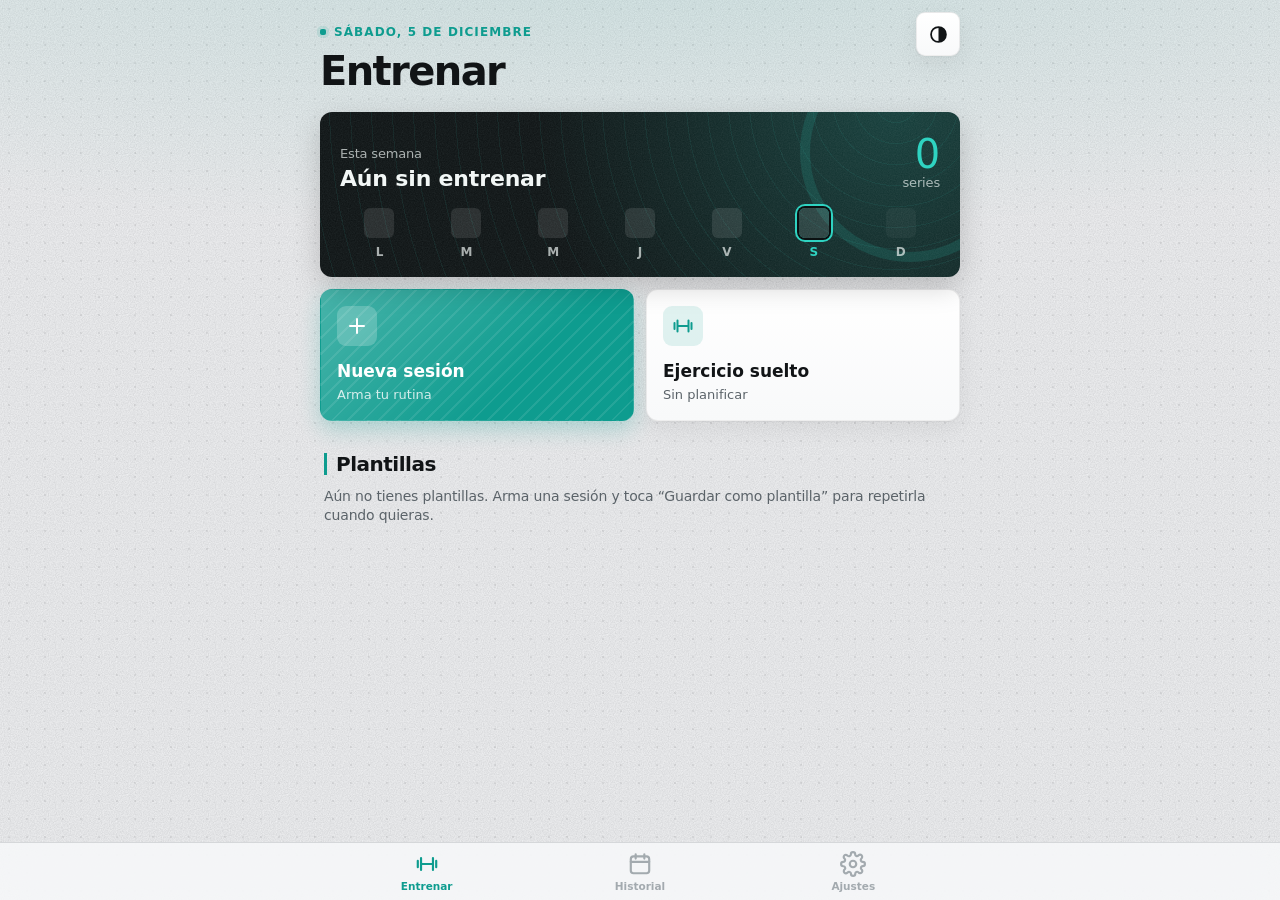
==== commit f594f6d7: "Fondo en html y sin rebote de página: se acaban las franjas negras al deslizar El fondo con textura " ====
--- a/index.html
+++ b/index.html
@@ -16,7 +16,7 @@
 <link rel="icon" href="icons/icon-192.png" type="image/png">
 <link rel="apple-touch-icon" href="icons/apple-touch-icon.png">
 <script>/* Aplica el tema elegido antes de pintar, para que no parpadee */try{var t=JSON.parse(localStorage.getItem('sr1')||'{}').theme;if(t==='light'||t==='dark')document.documentElement.setAttribute('data-theme',t)}catch(e){}</script>
-<link rel="stylesheet" href="css/app.css?v=14">
+<link rel="stylesheet" href="css/app.css?v=18">
 </head>
 <body>
 <svg width="0" height="0" style="position:absolute" aria-hidden="true">
@@ -46,6 +46,8 @@
   <symbol id="i-link" viewBox="0 0 24 24"><path d="M10 14a4.5 4.5 0 0 0 6.4 0l3-3a4.5 4.5 0 0 0-6.4-6.4l-1 1M14 10a4.5 4.5 0 0 0-6.4 0l-3 3a4.5 4.5 0 0 0 6.4 6.4l1-1"/></symbol>
 </svg>
 
+<!-- Igual que las pantallas completas cerradas de Piso Pélvico: fija, del alto de la pantalla, invisible y fuera de vista -->
+<div class="vp-anchor" aria-hidden="true"></div>
 <div class="app">
   <section class="screen" id="home"></section>
   <section class="screen" id="hist" hidden></section>
@@ -60,9 +62,9 @@
   <button data-a="tab" data-v="cfg" aria-selected="false"><svg class="i"><use href="#i-gear"/></svg>Ajustes</button>
 </nav></div>
 
-<div class="player" id="player" hidden>
+<div class="player" id="player" role="dialog" aria-label="Entrenamiento" hidden>
   <div class="ptop"><button class="x back" id="pBack" data-a="stepBack" aria-label="Retroceder"><svg class="i"><use href="#i-back"/></svg>Atrás</button><div class="ttl" id="pTtl"></div><button class="x" data-a="quit" aria-label="Salir"><svg class="i"><use href="#i-x"/></svg></button></div>
-  <div id="pRun" style="display:flex;flex-direction:column">
+  <div id="pRun">
     <div class="pname" id="pName"></div>
     <div class="psub" id="pSub"></div>
     <div class="stage">
@@ -73,8 +75,8 @@
       </div>
     </div>
     <div class="plast" id="pLast"></div>
-    <div class="pctl" id="pctl"></div>
   </div>
+  <div class="pctl" id="pctl"></div>
   <div class="pend" id="pEnd" hidden></div>
 </div>
 
@@ -83,6 +85,6 @@
 <div class="snack" id="snack" role="status"><span></span><button data-a="snack"></button></div>
 <div class="sr" id="sr" aria-live="polite"></div>
 
-<script src="js/app.js?v=14"></script>
+<script src="js/app.js?v=18"></script>
 </body>
 </html>
--- a/css/app.css
+++ b/css/app.css
@@ -51,13 +51,15 @@
 *{box-sizing:border-box;-webkit-tap-highlight-color:transparent}
 /* Base igual a Piso Pélvico (que en el iPhone instalado se ve a pantalla completa, sin franjas) */
 html,body{min-height:100%;max-width:100%;overflow-x:hidden}
-html{background:var(--bg);-webkit-text-size-adjust:100%;touch-action:manipulation;font-size:17px}
-body{margin:0;color:var(--ink);font:17px/1.4 var(--font);letter-spacing:-.01em;padding:0 16px calc(96px + env(safe-area-inset-bottom,0px));-webkit-font-smoothing:antialiased;-webkit-user-select:none;user-select:none;overscroll-behavior-y:none;
-  /* Fondo: brillo turquesa arriba + grilla de puntos + grano */
+html{-webkit-text-size-adjust:100%;touch-action:manipulation;font-size:17px;overscroll-behavior:none;
+  /* Fondo en <html>: pinta toda la pantalla (también al rebotar), así nunca aparece una franja negra.
+     Brillo turquesa arriba + grilla de puntos + grano */
   background-color:var(--bg);background-image:radial-gradient(140% 420px at 50% -60px,var(--glow),transparent 70%),radial-gradient(var(--dot) 1px,transparent 1.3px),var(--grain);
-  background-size:100% 100%,18px 18px,160px 160px;background-repeat:no-repeat,repeat,repeat}
+  background-size:100% 520px,18px 18px,160px 160px;background-repeat:no-repeat,repeat,repeat}
+body{margin:0;color:var(--ink);font:17px/1.4 var(--font);letter-spacing:-.01em;padding:0 16px calc(96px + env(safe-area-inset-bottom,0px));-webkit-font-smoothing:antialiased;-webkit-user-select:none;user-select:none;-webkit-touch-callout:none;overscroll-behavior:none;background:transparent}
 body.lock{overflow:hidden}
 [hidden]{display:none!important}
+.vp-anchor{position:fixed;top:0;left:0;right:0;height:100vh;height:100dvh;transform:translateY(102%);visibility:hidden;pointer-events:none;z-index:-1}
 button{font:inherit;color:inherit;background:none;border:0;padding:0;cursor:pointer;-webkit-appearance:none;appearance:none;touch-action:manipulation;-webkit-touch-callout:none}
 button:focus-visible{outline:3px solid var(--accent);outline-offset:2px;border-radius:var(--r-m)}
 input,textarea{font:inherit;color:inherit;-webkit-user-select:text;user-select:text}
@@ -257,7 +259,7 @@
 
 /* ---------- Hojas inferiores ---------- */
 .sheet-bg{position:fixed;top:0;left:0;right:0;height:100vh;height:100dvh;z-index:70;background:rgba(0,0,0,.4);display:flex;align-items:flex-end;justify-content:center;animation:fi .2s ease}
-.sheet{width:100%;max-width:640px;max-height:88vh;overflow-y:auto;overscroll-behavior:contain;-webkit-overflow-scrolling:touch;border-radius:16px 16px 0 0;padding:8px 16px calc(20px + env(safe-area-inset-bottom,0px));animation:up .28s cubic-bezier(.2,.8,.2,1);
+.sheet{width:100%;max-width:640px;max-height:88vh;max-height:88dvh;overflow-y:auto;overscroll-behavior:contain;-webkit-overflow-scrolling:touch;border-radius:16px 16px 0 0;padding:8px 16px calc(20px + env(safe-area-inset-bottom,0px));animation:up .28s cubic-bezier(.2,.8,.2,1);
   background-color:var(--bg);background-image:radial-gradient(var(--dot) 1px,transparent 1.3px),var(--grain);background-size:18px 18px,160px 160px}
 .sheet .grab{width:36px;height:5px;border-radius:3px;background:var(--sep);margin:0 auto 12px}
 .sheet h2{margin:4px 0;font:800 24px/1.2 var(--font);letter-spacing:-.025em}
@@ -372,25 +374,25 @@
 .snack button{min-height:36px;padding:0 12px;border-radius:var(--r-s);background:rgba(47,211,193,.18);color:var(--teal);font-weight:700}
 
 /* ---------- Reproductor (siempre oscuro) ---------- */
-.player{position:fixed;top:0;left:0;right:0;height:100vh;height:100dvh;z-index:50;display:flex;flex-direction:column;padding-top:env(safe-area-inset-top,0px);overflow-y:auto;overscroll-behavior:contain;-webkit-overflow-scrolling:touch;color:var(--player-ink);
+.player{position:fixed;top:0;left:0;right:0;height:100vh;height:100dvh;z-index:50;display:flex;flex-direction:column;overflow:hidden;color:var(--player-ink);
   background-color:var(--player);background-image:var(--grain-w),radial-gradient(70% 45% at 50% 44%,rgba(47,211,193,.10),transparent 70%),repeating-radial-gradient(circle at 50% 44%,transparent 0 30px,rgba(255,255,255,.03) 30px 31px)}
-#pRun{flex:1 0 auto}
-#pRun.swap .stage,#pRun.swap .pctl,#pRun.swap .plast{animation:phin .28s cubic-bezier(.2,.8,.2,1)}
-.ptop{display:flex;align-items:center;gap:12px;padding:8px 16px}
+#pRun{flex:1 1 auto;min-height:0;overflow-y:auto;-webkit-overflow-scrolling:touch;overscroll-behavior:contain;display:flex;flex-direction:column}
+#pRun.swap .stage,#pRun.swap .plast,#pRun.swap~.pctl{animation:phin .28s cubic-bezier(.2,.8,.2,1)}
+.ptop{flex:0 0 auto;display:flex;align-items:center;gap:12px;padding:calc(8px + env(safe-area-inset-top,0px)) 16px 8px}
 .ptop .x{width:40px;height:40px;border-radius:var(--r-m);background:var(--player-btn);display:grid;place-items:center}
 .ptop .x.back{width:auto;padding:0 12px 0 8px;gap:2px;display:flex;align-items:center;font-size:15px;font-weight:600}
 .ptop .x.back svg.i{width:20px;height:20px}
 .ptop .ttl{flex:1;text-align:center;font-size:15px;font-weight:600;color:var(--player-muted);font-variant-numeric:tabular-nums}
 .pname{text-align:center;font:800 30px/1.15 var(--font);letter-spacing:-.02em;padding:4px 24px 0}
 .psub{text-align:center;font-size:15px;color:var(--player-muted);margin-top:4px;min-height:1.4em;font-variant-numeric:tabular-nums}
-.stage{flex:1;display:flex;flex-direction:column;align-items:center;justify-content:center;padding:0 20px;min-height:240px}
-.bring{position:relative;width:min(76vw,330px);height:min(76vw,330px);max-height:44vh;max-width:44vh}
+.stage{flex:1 1 auto;min-height:0;display:flex;flex-direction:column;align-items:center;justify-content:center;padding:0 20px}
+.bring{position:relative;width:min(76vw,clamp(180px,38dvh,330px));aspect-ratio:1;flex:0 0 auto}
 .bring svg{width:100%;height:100%;transform:rotate(-90deg)}
 #arc{transition:stroke .35s ease}
 .bring .orb{position:absolute;inset:18%;border-radius:50%;background:radial-gradient(circle at 50% 40%,var(--c,#2FD3C1),transparent 70%);opacity:.22;transition:background .35s}
 .bring .in{position:absolute;inset:0;display:flex;flex-direction:column;align-items:center;justify-content:center}
 .bring .ph{font:700 22px var(--num);letter-spacing:-.01em}
-.bring .sec{font:300 min(22vw,96px)/1.05 var(--num);font-variant-numeric:tabular-nums;letter-spacing:-.04em}
+.bring .sec{font:300 clamp(52px,min(20vw,10.5dvh),96px)/1.05 var(--num);font-variant-numeric:tabular-nums;letter-spacing:-.04em}
 .bring .info{font-size:14px;color:var(--player-muted);font-variant-numeric:tabular-nums;text-align:center;max-width:70%}
 /* La última vez */
 .plast{text-align:center;padding:4px 20px 8px;min-height:20px}
@@ -401,16 +403,16 @@
 .plast span.on{background:rgba(47,211,193,.18);color:var(--teal);box-shadow:inset 0 0 0 1px rgba(47,211,193,.55)}
 .plast span.on i{color:var(--teal)}
 /* Controles */
-.pctl{padding:8px 20px calc(24px + env(safe-area-inset-bottom,0px));min-height:190px;display:flex;flex-direction:column;justify-content:flex-end}
+.pctl{flex:0 0 auto;padding:8px 20px calc(16px + env(safe-area-inset-bottom,0px));display:flex;flex-direction:column;justify-content:flex-end}
 .prow{display:flex;justify-content:center;align-items:flex-start;gap:32px}
 .cb{display:flex;flex-direction:column;align-items:center;gap:8px;font-size:13px;color:var(--player-muted);font-weight:500}
-.cb button{width:64px;height:64px;border-radius:14px;background:var(--player-btn);display:grid;place-items:center;color:var(--player-ink);font:600 18px var(--num);transition:transform .15s}
+.cb button{width:clamp(54px,7.6dvh,64px);height:clamp(54px,7.6dvh,64px);border-radius:14px;background:var(--player-btn);display:grid;place-items:center;color:var(--player-ink);font:600 18px var(--num);transition:transform .15s}
 .cb button:active{transform:scale(.92)}
-.cb.main button{width:86px;height:86px;border-radius:18px;background:var(--teal) linear-gradient(180deg,rgba(255,255,255,.18),rgba(255,255,255,0) 60%);color:#04201D}
+.cb.main button{width:clamp(72px,10.2dvh,86px);height:clamp(72px,10.2dvh,86px);border-radius:18px;background:var(--teal) linear-gradient(180deg,rgba(255,255,255,.18),rgba(255,255,255,0) 60%);color:#04201D}
 .cb.main.o button{background-color:var(--orange);color:#2A1500}
 .cb button svg.i{width:28px;height:28px}
 .cb.main button svg.i{width:38px;height:38px;stroke-width:2.4}
-.pbig{width:100%;max-width:420px;margin:0 auto;min-height:60px;border-radius:var(--r-l);background:var(--teal) linear-gradient(180deg,rgba(255,255,255,.18),rgba(255,255,255,0) 60%);color:#04201D;font-weight:700;font-size:19px;display:flex;align-items:center;justify-content:center;gap:8px}
+.pbig{width:100%;max-width:420px;margin:0 auto;min-height:clamp(52px,7dvh,60px);border-radius:var(--r-l);background:var(--teal) linear-gradient(180deg,rgba(255,255,255,.18),rgba(255,255,255,0) 60%);color:#04201D;font-weight:700;font-size:19px;display:flex;align-items:center;justify-content:center;gap:8px}
 .pbig.o{background-color:var(--orange);color:#2A1500}
 .pbig.sec{background:var(--player-btn);color:var(--player-ink);font-weight:600;font-size:17px;min-height:52px}
 .pbig:active{transform:scale(.97)}
@@ -437,7 +439,7 @@
 .ask .xs button{min-height:56px;border-radius:var(--r-l);background:rgba(245,195,59,.16);color:var(--gold);font:700 20px var(--num)}
 .ask .ok{width:100%;min-height:52px;border-radius:var(--r-l);background:var(--player-btn);font-weight:600}
 /* Pantalla final */
-.pend{flex:1 0 auto;display:flex;flex-direction:column;padding:0 24px calc(24px + env(safe-area-inset-bottom,0px));max-width:480px;margin:0 auto;width:100%}
+.pend{flex:1 1 auto;min-height:0;overflow-y:auto;-webkit-overflow-scrolling:touch;overscroll-behavior:contain;display:flex;flex-direction:column;padding:0 24px calc(24px + env(safe-area-inset-bottom,0px));max-width:480px;margin:0 auto;width:100%}
 .pend::before,.pend::after{content:"";flex:1}
 .pend .big{width:96px;height:96px;border-radius:24px;background:var(--teal);color:#04201D;display:grid;place-items:center;margin:0 auto 16px;animation:pop .5s cubic-bezier(.34,1.56,.64,1);box-shadow:0 0 0 10px rgba(47,211,193,.12),0 0 40px rgba(47,211,193,.35)}
 .pend .big svg.i{width:52px;height:52px;stroke-width:3}
@@ -459,15 +461,11 @@
 .prog em.eq{color:var(--player-muted);background:rgba(255,255,255,.06)}
 .prog em.new{color:var(--gold);background:rgba(245,195,59,.14)}
 
-/* ---------- Pantallas bajas (iPhone SE): todo cabe sin desplazar ---------- */
-@media (max-height:700px){
-  .ptop{padding:4px 16px}
-  .pname{font-size:26px;padding-top:2px}
+/* ---------- Pantallas bajas (igual que la referencia: hasta 760px de alto) ---------- */
+@media (max-height:760px){
+  .ptop{padding-bottom:4px}
+  .pname{font-size:26px;padding-top:0}
   .psub{margin-top:2px}
-  .stage{min-height:0}
-  .bring{max-height:34vh;max-width:34vh}
-  .bring .sec{font-size:min(17vw,72px)}
-  .pctl{min-height:0;padding-bottom:calc(16px + env(safe-area-inset-bottom,0px))}
   .plast{padding-bottom:4px}
   .plast small{margin-bottom:4px}
   .kgcap{margin-bottom:4px}
@@ -475,10 +473,12 @@
   .kgrow button,.kgrow label{height:44px}
   .kgrow button{width:44px}
   .kgline{margin-bottom:10px}
-  .cb button{width:58px;height:58px}
-  .cb.main button{width:76px;height:76px}
-  .pbig{min-height:54px}
   .pq{gap:8px}
+  .prow{gap:24px}
+  .ask .xs button{min-height:50px}
+  .ask .ok{min-height:46px}
+  .large h1{font-size:36px}
+  .tile{min-height:108px}
 }
 
 /* ---------- Movimiento reducido ---------- */
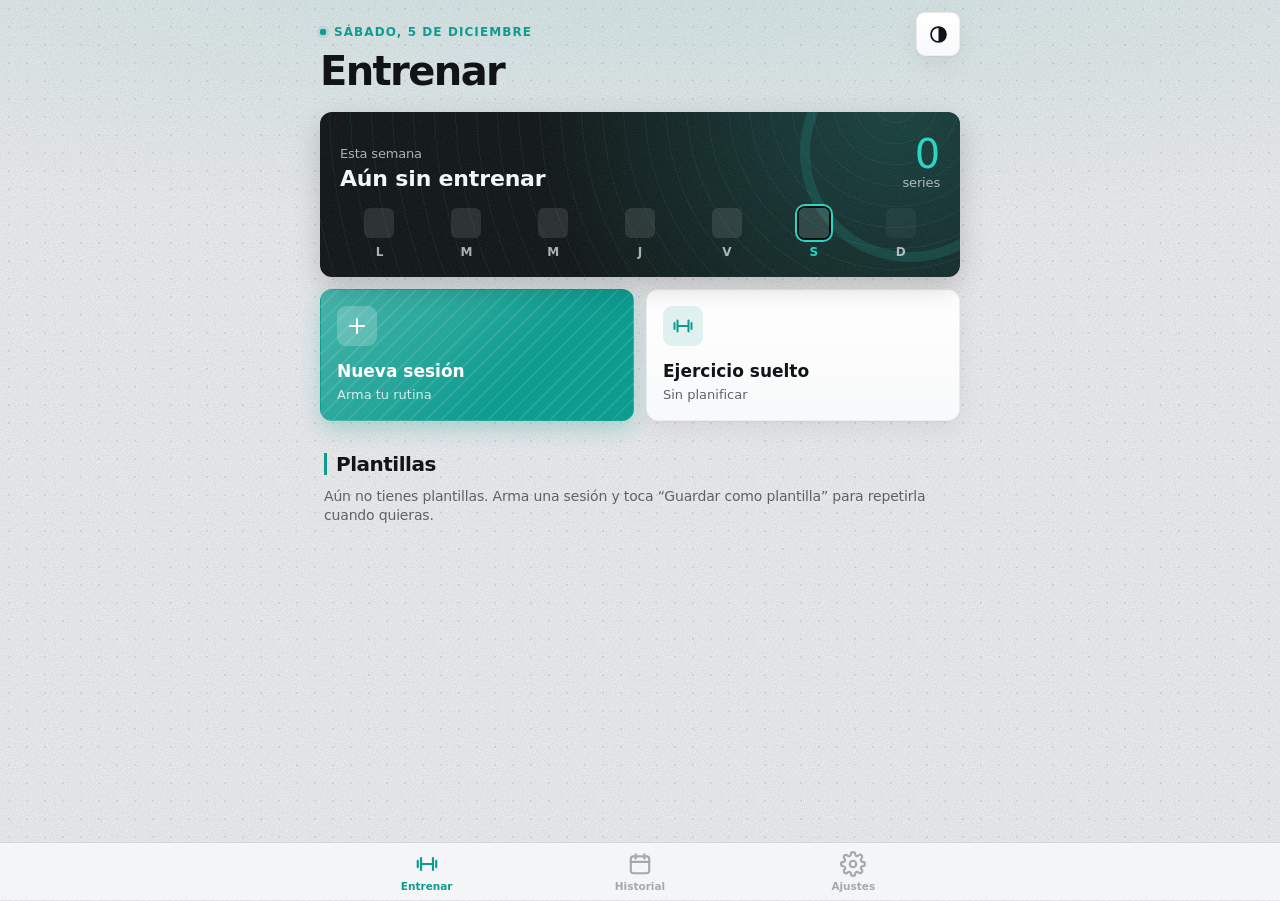
==== commit e355ab88: "Entrenar e Historial más altos que la pantalla, como Ajustes, para que iOS no deje franja negra abaj" ====
--- a/index.html
+++ b/index.html
@@ -16,7 +16,7 @@
 <link rel="icon" href="icons/icon-192.png" type="image/png">
 <link rel="apple-touch-icon" href="icons/apple-touch-icon.png">
 <script>/* Aplica el tema elegido antes de pintar, para que no parpadee */try{var t=JSON.parse(localStorage.getItem('sr1')||'{}').theme;if(t==='light'||t==='dark')document.documentElement.setAttribute('data-theme',t)}catch(e){}</script>
-<link rel="stylesheet" href="css/app.css?v=18">
+<link rel="stylesheet" href="css/app.css?v=20">
 </head>
 <body>
 <svg width="0" height="0" style="position:absolute" aria-hidden="true">
@@ -48,6 +48,8 @@
 
 <!-- Igual que las pantallas completas cerradas de Piso Pélvico: fija, del alto de la pantalla, invisible y fuera de vista -->
 <div class="vp-anchor" aria-hidden="true"></div>
+<!-- Barra superior como Piso Pélvico: tapa la hora al deslizar y muestra el título en chico -->
+<div class="topbar" id="topbar" aria-hidden="true"><div id="topTitle"></div></div>
 <div class="app">
   <section class="screen" id="home"></section>
   <section class="screen" id="hist" hidden></section>
@@ -85,6 +87,6 @@
 <div class="snack" id="snack" role="status"><span></span><button data-a="snack"></button></div>
 <div class="sr" id="sr" aria-live="polite"></div>
 
-<script src="js/app.js?v=18"></script>
+<script src="js/app.js?v=20"></script>
 </body>
 </html>
--- a/css/app.css
+++ b/css/app.css
@@ -57,6 +57,9 @@
   background-color:var(--bg);background-image:radial-gradient(140% 420px at 50% -60px,var(--glow),transparent 70%),radial-gradient(var(--dot) 1px,transparent 1.3px),var(--grain);
   background-size:100% 520px,18px 18px,160px 160px;background-repeat:no-repeat,repeat,repeat}
 body{margin:0;color:var(--ink);font:17px/1.4 var(--font);letter-spacing:-.01em;padding:0 16px calc(96px + env(safe-area-inset-bottom,0px));-webkit-font-smoothing:antialiased;-webkit-user-select:none;user-select:none;-webkit-touch-callout:none;overscroll-behavior:none;background:transparent}
+/* Toda pantalla queda apenas más alta que el iPhone, como Ajustes: iOS instalada acorta el área
+   de las páginas que no se deslizan y deja una franja negra abajo (Entrenar e Historial). */
+body{min-height:calc(100vh + env(safe-area-inset-top,0px) + 1px);min-height:calc(100lvh + env(safe-area-inset-top,0px) + 1px)}
 body.lock{overflow:hidden}
 [hidden]{display:none!important}
 .vp-anchor{position:fixed;top:0;left:0;right:0;height:100vh;height:100dvh;transform:translateY(102%);visibility:hidden;pointer-events:none;z-index:-1}
@@ -357,6 +360,12 @@
 .sw::after{content:"";position:absolute;top:3px;left:3px;width:24px;height:24px;border-radius:7px;background:#fff;box-shadow:0 1px 3px rgba(0,0,0,.25);transition:transform .2s}
 .swr[aria-checked="true"] .sw{background:var(--accent)}
 .swr[aria-checked="true"] .sw::after{transform:translateX(20px)}
+
+/* ---------- Barra superior (igual a Piso Pélvico) ----------
+   Fija arriba con la zona de la hora; aparece al deslizar para que el contenido no quede bajo la hora y la batería. */
+.topbar{position:fixed;left:0;right:0;top:0;z-index:25;padding-top:env(safe-area-inset-top,0px);background:var(--bar);-webkit-backdrop-filter:saturate(180%) blur(20px);backdrop-filter:saturate(180%) blur(20px);border-bottom:.5px solid transparent;opacity:0;pointer-events:none;transition:opacity .2s,border-color .2s}
+.topbar.on{opacity:1;border-bottom-color:var(--sep)}
+.topbar div{height:44px;display:flex;align-items:center;justify-content:center;font-weight:600;font-size:17px;color:var(--ink)}
 
 /* ---------- Barra de pestañas ---------- */
 .tabbar{position:fixed;left:0;right:0;bottom:0;z-index:20;background:var(--bar);-webkit-backdrop-filter:saturate(180%) blur(20px);backdrop-filter:saturate(180%) blur(20px);border-top:.5px solid var(--sep);padding-bottom:env(safe-area-inset-bottom,0px)}
